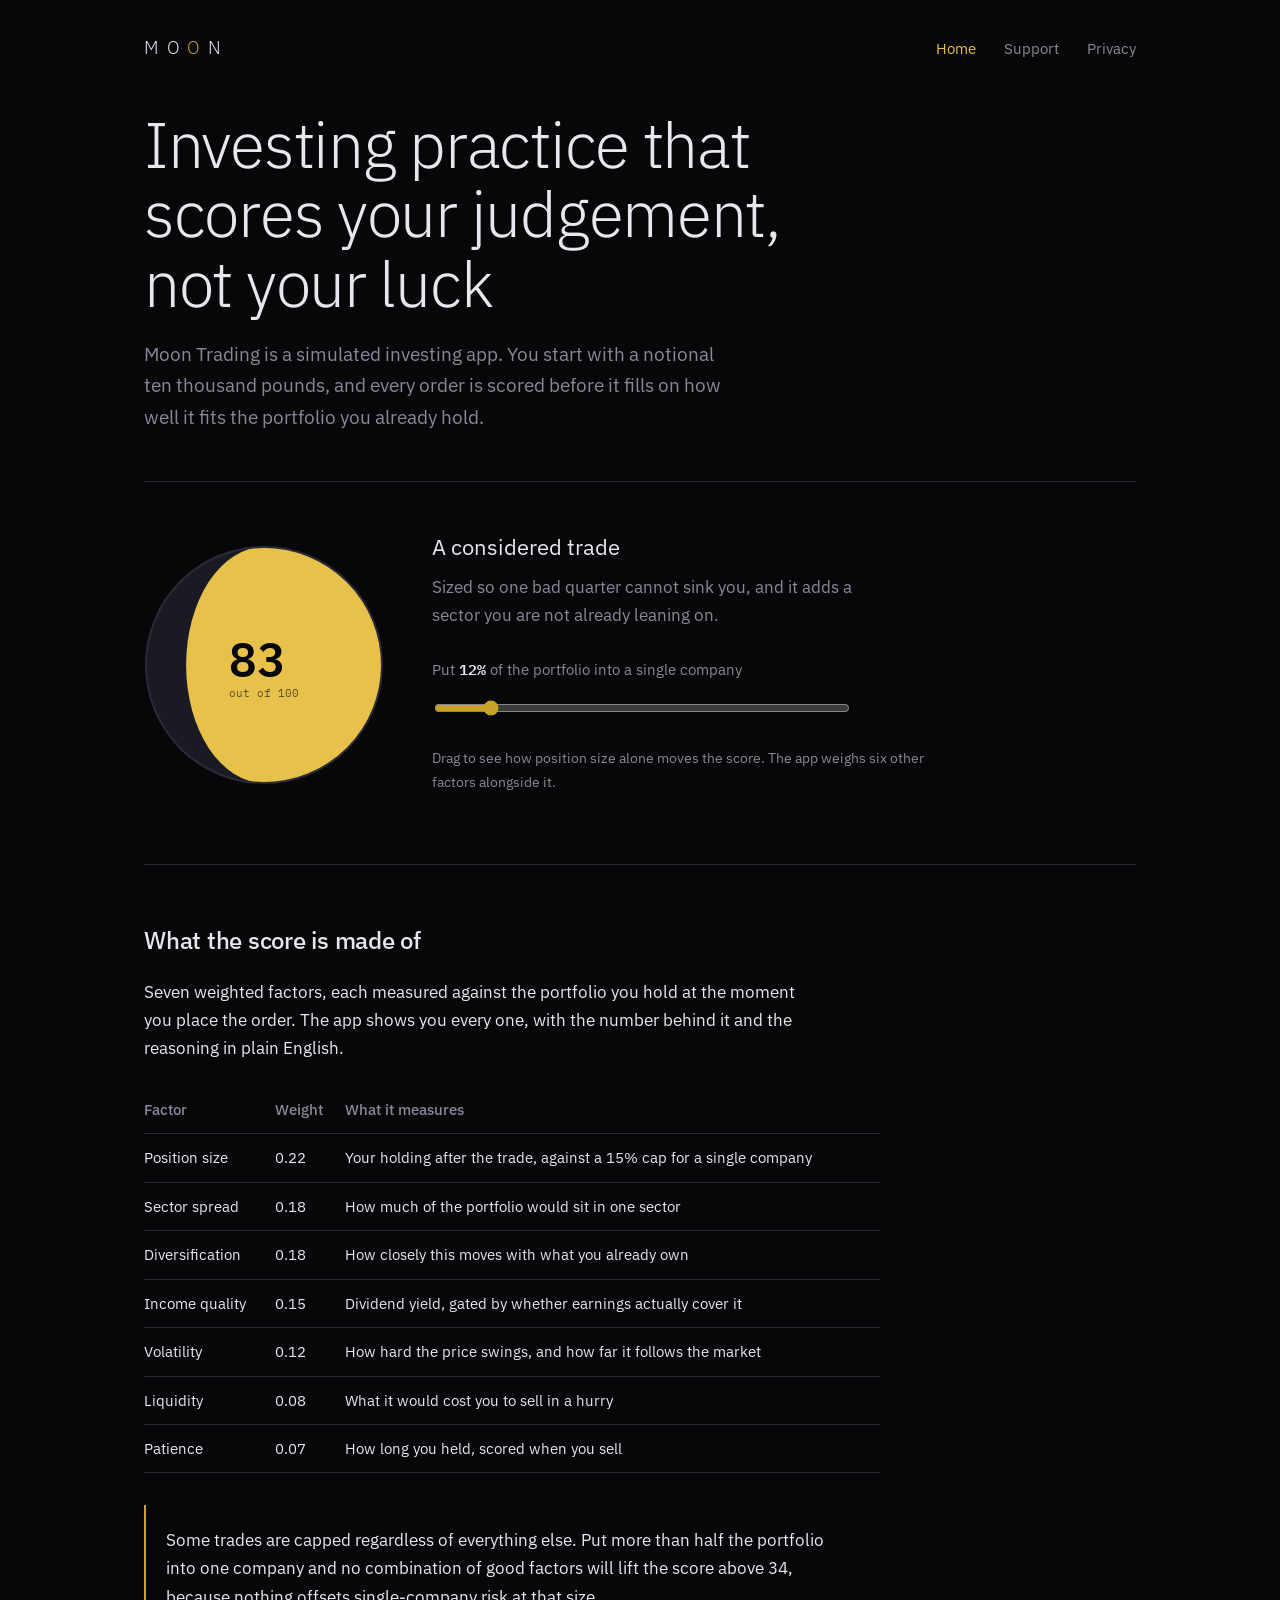
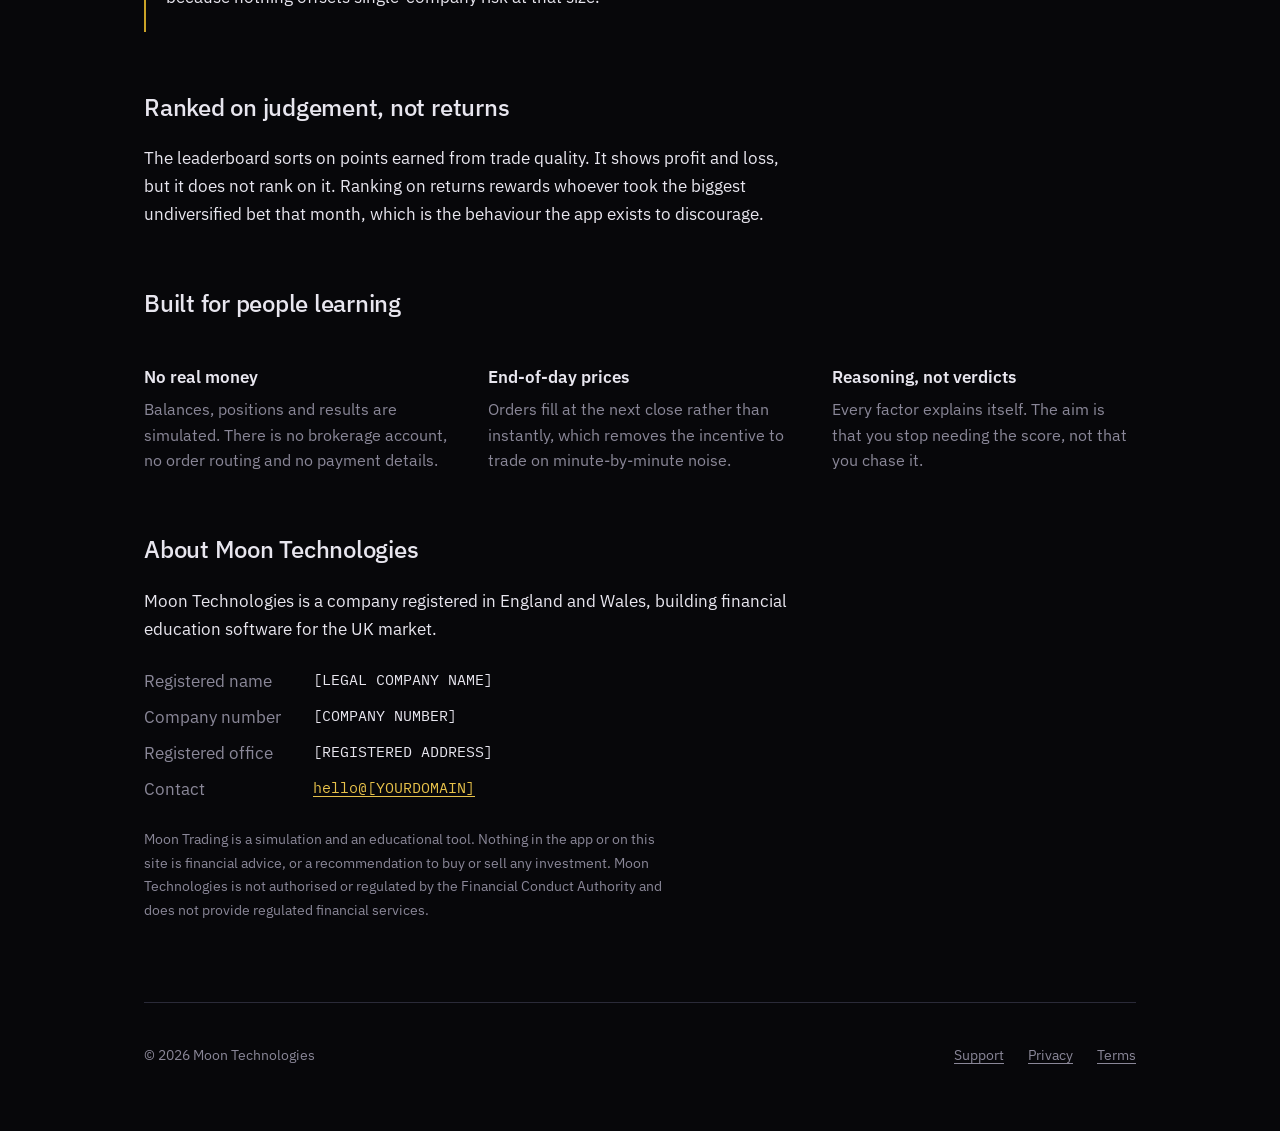
==== index.html @ 6a621fe6 "Add files via upload" ====
<!DOCTYPE html>
<html lang="en-GB">
<head>
<meta charset="utf-8">
<meta name="viewport" content="width=device-width, initial-scale=1">
<title>Moon Technologies</title>
<meta name="description" content="Moon Technologies builds Moon Trading, a simulated investing app that scores every trade on how well it fits your portfolio. Simulated funds only.">
<link rel="preconnect" href="https://fonts.googleapis.com">
<link rel="preconnect" href="https://fonts.gstatic.com" crossorigin>
<link href="https://fonts.googleapis.com/css2?family=IBM+Plex+Mono:wght@400;600&family=IBM+Plex+Sans:wght@300;400;500;600&display=swap" rel="stylesheet">
<link rel="stylesheet" href="styles.css">
</head>
<body>
<div class="shell">

<header class="site">
  <a class="wordmark" href="/">MO<span>O</span>N</a>
  <nav class="site">
    <a href="/" aria-current="page">Home</a>
    <a href="/support.html">Support</a>
    <a href="/privacy.html">Privacy</a>
  </nav>
</header>

<main>
  <h1>Investing practice that scores your judgement, not your luck</h1>
  <p class="lead">Moon Trading is a simulated investing app. You start with a notional ten thousand pounds, and every order is scored before it fills on how well it fits the portfolio you already hold.</p>

  <section class="demo" aria-labelledby="demo-heading">
    <div class="disc-wrap">
      <svg viewBox="0 0 240 240" role="img" aria-labelledby="demo-heading">
        <title id="demo-heading">Trade score shown as a moon phase</title>
        <clipPath id="disc"><circle cx="120" cy="120" r="118"/></clipPath>
        <circle cx="120" cy="120" r="118" fill="#1A1A24"/>
        <path id="terminator" clip-path="url(#disc)" fill="#E7C14A"/>
        <circle cx="120" cy="120" r="118" fill="none" stroke="#2A2A38" stroke-width="2"/>
      </svg>
      <div class="disc-readout">
        <div class="disc-score" id="score">83</div>
        <div class="disc-unit">out of 100</div>
      </div>
    </div>

    <div>
      <p class="verdict" id="verdict">A considered trade</p>
      <p class="reason" id="reason">Sized so one bad quarter cannot sink you, and it adds a sector you are not already leaning on.</p>
      <label class="control" for="size">Put <b id="sizeLabel">12%</b> of the portfolio into a single company</label>
      <input type="range" id="size" min="1" max="90" value="12" step="1">
      <p class="small muted" style="margin-top:1rem">Drag to see how position size alone moves the score. The app weighs six other factors alongside it.</p>
    </div>
  </section>

  <h2>What the score is made of</h2>
  <p>Seven weighted factors, each measured against the portfolio you hold at the moment you place the order. The app shows you every one, with the number behind it and the reasoning in plain English.</p>

  <table class="data">
    <thead><tr><th scope="col">Factor</th><th scope="col">Weight</th><th scope="col">What it measures</th></tr></thead>
    <tbody>
      <tr><td>Position size</td><td>0.22</td><td>Your holding after the trade, against a 15% cap for a single company</td></tr>
      <tr><td>Sector spread</td><td>0.18</td><td>How much of the portfolio would sit in one sector</td></tr>
      <tr><td>Diversification</td><td>0.18</td><td>How closely this moves with what you already own</td></tr>
      <tr><td>Income quality</td><td>0.15</td><td>Dividend yield, gated by whether earnings actually cover it</td></tr>
      <tr><td>Volatility</td><td>0.12</td><td>How hard the price swings, and how far it follows the market</td></tr>
      <tr><td>Liquidity</td><td>0.08</td><td>What it would cost you to sell in a hurry</td></tr>
      <tr><td>Patience</td><td>0.07</td><td>How long you held, scored when you sell</td></tr>
    </tbody>
  </table>

  <div class="callout">
    <p>Some trades are capped regardless of everything else. Put more than half the portfolio into one company and no combination of good factors will lift the score above 34, because nothing offsets single-company risk at that size.</p>
  </div>

  <h2>Ranked on judgement, not returns</h2>
  <p>The leaderboard sorts on points earned from trade quality. It shows profit and loss, but it does not rank on it. Ranking on returns rewards whoever took the biggest undiversified bet that month, which is the behaviour the app exists to discourage.</p>

  <h2>Built for people learning</h2>
  <div class="facts">
    <div>
      <h3>No real money</h3>
      <p>Balances, positions and results are simulated. There is no brokerage account, no order routing and no payment details.</p>
    </div>
    <div>
      <h3>End-of-day prices</h3>
      <p>Orders fill at the next close rather than instantly, which removes the incentive to trade on minute-by-minute noise.</p>
    </div>
    <div>
      <h3>Reasoning, not verdicts</h3>
      <p>Every factor explains itself. The aim is that you stop needing the score, not that you chase it.</p>
    </div>
  </div>

  <h2>About Moon Technologies</h2>
  <p>Moon Technologies is a company registered in England and Wales, building financial education software for the UK market.</p>
  <dl class="meta">
    <dt>Registered name</dt><dd>[LEGAL COMPANY NAME]</dd>
    <dt>Company number</dt><dd>[COMPANY NUMBER]</dd>
    <dt>Registered office</dt><dd>[REGISTERED ADDRESS]</dd>
    <dt>Contact</dt><dd><a href="mailto:hello@[YOURDOMAIN]">hello@[YOURDOMAIN]</a></dd>
  </dl>

  <p class="small muted">Moon Trading is a simulation and an educational tool. Nothing in the app or on this site is financial advice, or a recommendation to buy or sell any investment. Moon Technologies is not authorised or regulated by the Financial Conduct Authority and does not provide regulated financial services.</p>
</main>

<footer class="site">
  <div>&copy; 2026 Moon Technologies</div>
  <nav>
    <a href="/support.html">Support</a>
    <a href="/privacy.html">Privacy</a>
    <a href="/terms.html">Terms</a>
  </nav>
</footer>

</div>

<script>
(function () {
  var slider = document.getElementById('size');
  var terminator = document.getElementById('terminator');
  var scoreEl = document.getElementById('score');
  var verdictEl = document.getElementById('verdict');
  var reasonEl = document.getElementById('reason');
  var sizeLabel = document.getElementById('sizeLabel');

  function clamp(v) { return Math.max(-1, Math.min(1, v)); }

  function phasePath(illumination) {
    var r = 118, cx = 120, cy = 120;
    var offset = r * (1 - 2 * illumination);
    var rx = Math.abs(offset);
    var inner = illumination > 0.5 ? 1 : 0;
    return 'M ' + cx + ' ' + (cy - r) +
           ' A ' + r + ' ' + r + ' 0 0 1 ' + cx + ' ' + (cy + r) +
           ' A ' + rx + ' ' + r + ' 0 0 ' + inner + ' ' + cx + ' ' + (cy - r) + ' Z';
  }

  function render() {
    var weight = Number(slider.value) / 100;
    var sizeScore = weight <= 0.15 ? 1 : clamp(1 - (weight - 0.15) / 0.15);
    var sectorScore = weight <= 0.3 ? 1 : clamp(1 - (weight - 0.3) / 0.3);
    var others = 0.42;
    var weighted = sizeScore * 0.22 + sectorScore * 0.18 + others * 0.6;
    var raw = Math.round(((weighted + 1) / 2) * 100);
    var capped = weight > 0.5 ? Math.min(raw, 34) : raw;

    var illumination = Math.max(0.02, Math.min(1, capped / 100));
    terminator.setAttribute('d', phasePath(illumination));
    terminator.setAttribute('fill', capped >= 55 ? '#E7C14A' : capped >= 35 ? '#C9A227' : '#B5482F');

    scoreEl.textContent = capped;
    sizeLabel.textContent = slider.value + '%';

    if (capped >= 75) {
      verdictEl.textContent = 'A considered trade';
      reasonEl.textContent = 'Sized so one bad quarter cannot sink you, and it adds a sector you are not already leaning on.';
    } else if (capped >= 55) {
      verdictEl.textContent = 'A reasonable trade';
      reasonEl.textContent = 'Larger than ideal for one company, but not enough to put the whole portfolio at risk.';
    } else if (capped >= 35) {
      verdictEl.textContent = 'This stretches your portfolio';
      reasonEl.textContent = 'One company now drives most of your result. A single profit warning would undo months of work.';
    } else {
      verdictEl.textContent = 'This concentrates risk sharply';
      reasonEl.textContent = 'More than half the portfolio in one company. The score is capped at 34 because no other quality offsets single-company risk at this size.';
    }
  }

  slider.addEventListener('input', render);
  render();
})();
</script>
</body>
</html>
---- styles.css ----
:root {
  --void: #07070A;
  --crust: #101018;
  --regolith: #1A1A24;
  --rim: #2A2A38;
  --dust: #8A8798;
  --chalk: #E8E6EF;
  --gold: #C9A227;
  --gold-bright: #E7C14A;
  --warning: #B5482F;
  --measure: 66ch;
}

*, *::before, *::after { box-sizing: border-box; }

html { -webkit-text-size-adjust: 100%; }

body {
  margin: 0;
  background: var(--void);
  color: var(--chalk);
  font-family: 'IBM Plex Sans', system-ui, sans-serif;
  font-size: 17px;
  line-height: 1.65;
  -webkit-font-smoothing: antialiased;
}

.shell { width: min(100% - 3rem, 62rem); margin-inline: auto; }

a { color: var(--gold-bright); text-decoration-thickness: 1px; text-underline-offset: 3px; }
a:hover { color: var(--chalk); }
a:focus-visible, button:focus-visible, input:focus-visible {
  outline: 2px solid var(--gold-bright);
  outline-offset: 3px;
}

header.site {
  display: flex;
  align-items: baseline;
  justify-content: space-between;
  gap: 2rem;
  padding: 2rem 0 3rem;
  flex-wrap: wrap;
}

.wordmark {
  font-weight: 300;
  font-size: 1.15rem;
  letter-spacing: 0.42em;
  color: var(--chalk);
  text-decoration: none;
}
.wordmark span { color: var(--gold); }

nav.site { display: flex; gap: 1.75rem; font-size: 0.95rem; }
nav.site a { color: var(--dust); text-decoration: none; }
nav.site a:hover, nav.site a[aria-current='page'] { color: var(--gold-bright); }

h1 {
  font-weight: 300;
  font-size: clamp(2.4rem, 6vw, 4rem);
  line-height: 1.08;
  letter-spacing: -0.02em;
  margin: 0 0 1.25rem;
  max-width: 18ch;
}

h2 {
  font-weight: 500;
  font-size: 1.5rem;
  letter-spacing: -0.01em;
  margin: 3.5rem 0 1rem;
  max-width: 30ch;
}

h3 { font-weight: 600; font-size: 1.05rem; margin: 2rem 0 0.5rem; }

p, li { max-width: var(--measure); color: var(--chalk); }
p.lead { font-size: 1.2rem; color: var(--dust); max-width: 54ch; }
.muted { color: var(--dust); }
.small { font-size: 0.9rem; }

.demo {
  display: grid;
  grid-template-columns: minmax(0, 15rem) minmax(0, 1fr);
  gap: 3rem;
  align-items: center;
  padding: 3rem 0 3.5rem;
  border-top: 1px solid var(--rim);
  border-bottom: 1px solid var(--rim);
  margin: 3rem 0;
}
@media (max-width: 44rem) { .demo { grid-template-columns: 1fr; gap: 2rem; } }

.disc-wrap { position: relative; width: 100%; max-width: 15rem; }
.disc-readout {
  position: absolute; inset: 0;
  display: grid; place-content: center;
  font-family: 'IBM Plex Mono', ui-monospace, monospace;
  color: var(--void);
  pointer-events: none;
}
.disc-score { font-size: 2.9rem; font-weight: 600; line-height: 1; }
.disc-unit { font-size: 0.7rem; opacity: 0.6; text-align: center; margin-top: 0.2rem; }

.verdict { font-size: 1.35rem; font-weight: 400; margin: 0 0 0.5rem; }
.reason { color: var(--dust); margin: 0 0 1.75rem; max-width: 44ch; }

label.control { display: block; color: var(--dust); font-size: 0.95rem; margin-bottom: 0.6rem; }
label.control b { color: var(--chalk); font-family: 'IBM Plex Mono', monospace; font-weight: 600; }

input[type='range'] {
  width: min(100%, 26rem);
  accent-color: var(--gold);
  height: 1.75rem;
}

.facts { display: grid; gap: 2.5rem; grid-template-columns: repeat(auto-fit, minmax(15rem, 1fr)); margin: 2.5rem 0; }
.facts p { margin: 0.35rem 0 0; color: var(--dust); font-size: 0.97rem; }
.facts h3 { margin: 0; color: var(--chalk); }

dl.meta { display: grid; grid-template-columns: max-content 1fr; gap: 0.5rem 2rem; margin: 1.5rem 0; }
dl.meta dt { color: var(--dust); }
dl.meta dd { margin: 0; font-family: 'IBM Plex Mono', monospace; font-size: 0.95rem; }

table.data { border-collapse: collapse; width: 100%; max-width: 46rem; margin: 1.5rem 0; font-size: 0.95rem; }
table.data th, table.data td { text-align: left; padding: 0.7rem 1rem 0.7rem 0; border-bottom: 1px solid var(--rim); vertical-align: top; }
table.data th { color: var(--dust); font-weight: 500; }

.callout {
  border-left: 2px solid var(--gold);
  padding: 0.25rem 0 0.25rem 1.25rem;
  margin: 2rem 0;
}

footer.site {
  border-top: 1px solid var(--rim);
  margin-top: 5rem;
  padding: 2.5rem 0 4rem;
  color: var(--dust);
  font-size: 0.9rem;
  display: flex;
  justify-content: space-between;
  gap: 2rem;
  flex-wrap: wrap;
}
footer.site a { color: var(--dust); }
footer.site nav { display: flex; gap: 1.5rem; }

.legal p, .legal li { color: var(--dust); }
.legal h2 { color: var(--chalk); }
.legal ul { padding-left: 1.1rem; }
.legal li { margin-bottom: 0.5rem; }

@media (prefers-reduced-motion: reduce) {
  * { transition: none !important; animation: none !important; }
}
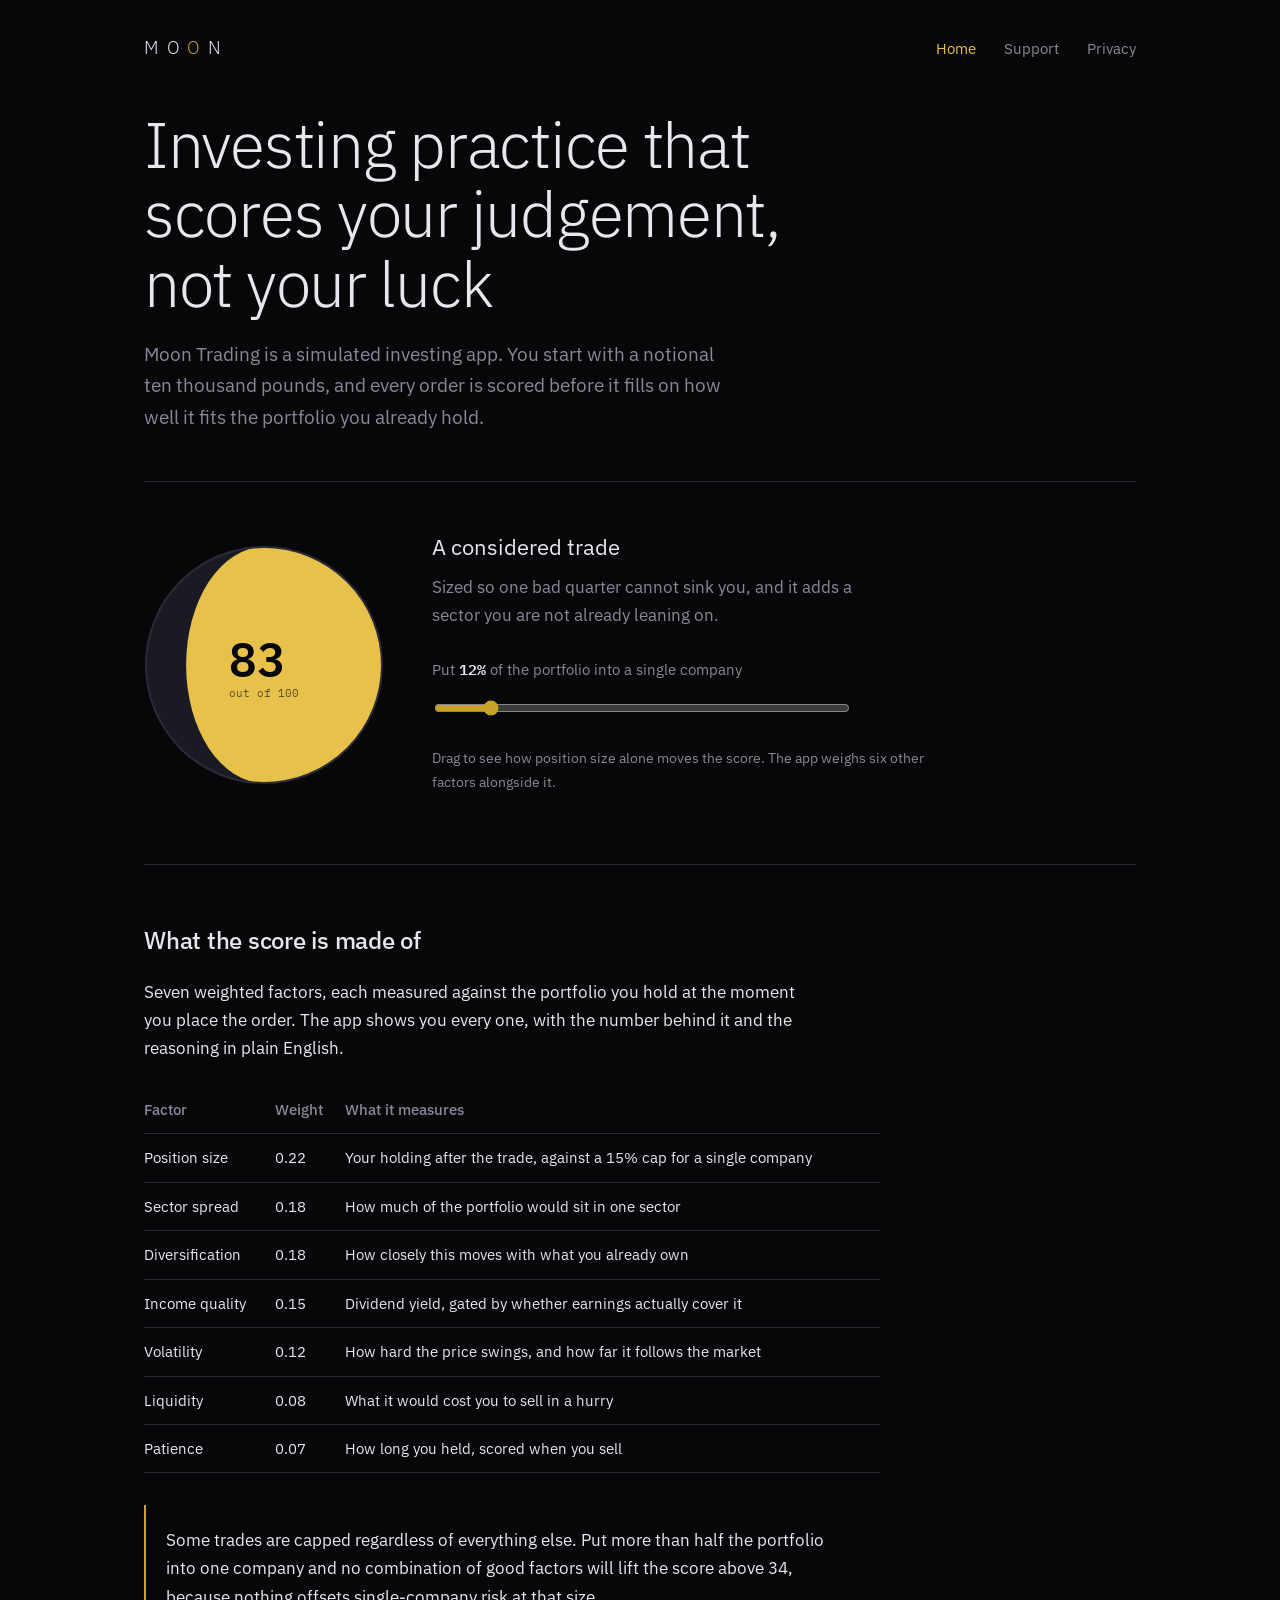
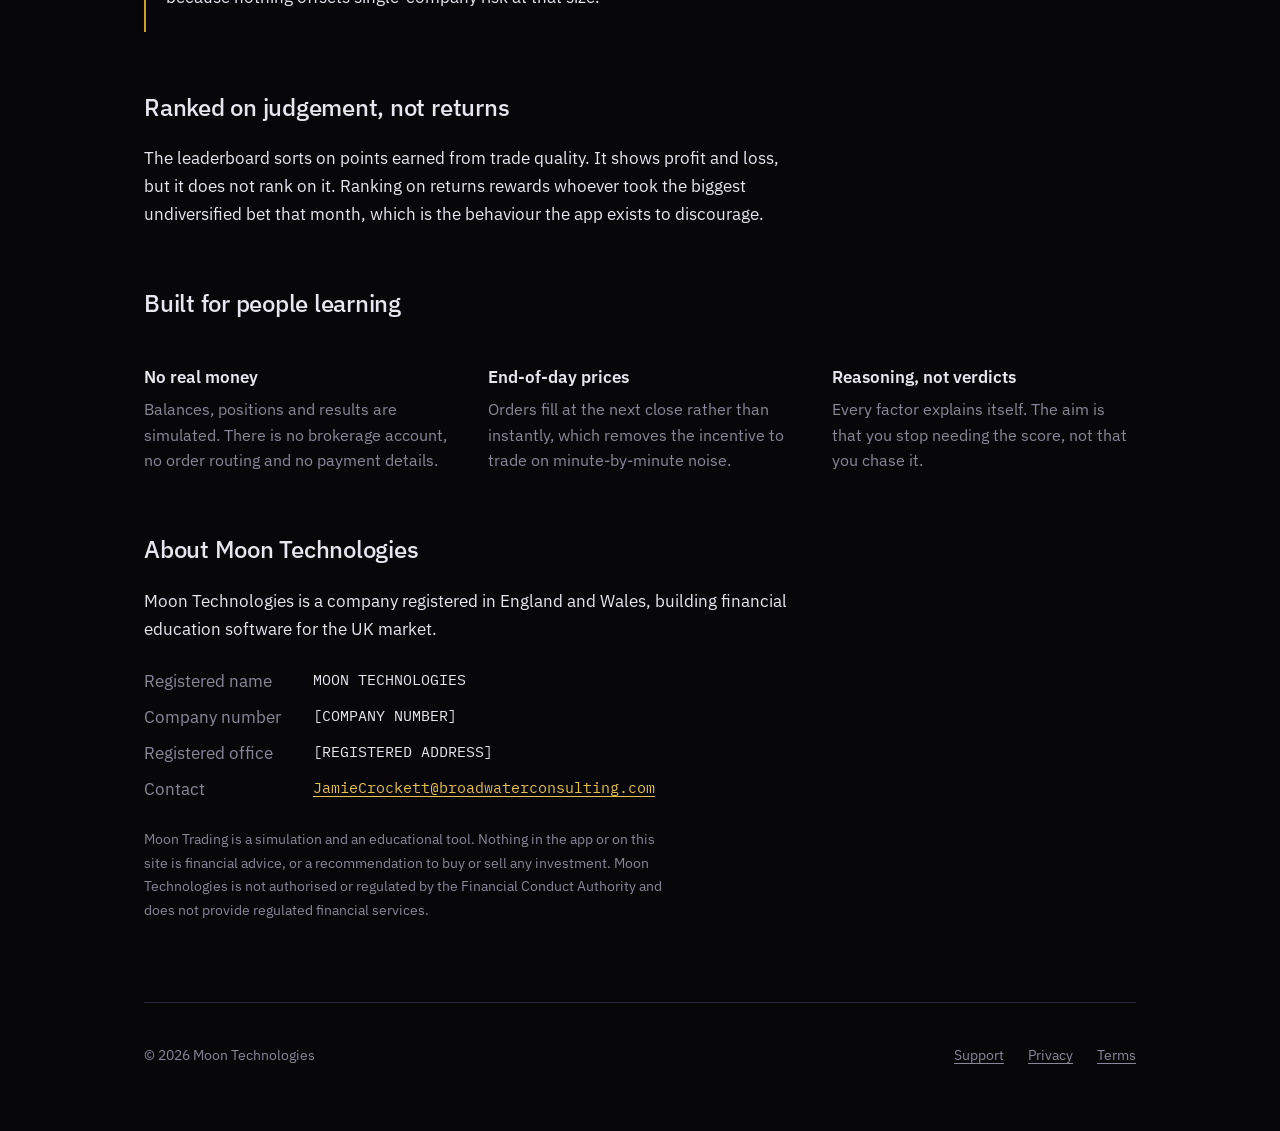
==== commit cfc68052: "Update company details in index.html" ====
--- a/index.html
+++ b/index.html
@@ -92,10 +92,10 @@
   <h2>About Moon Technologies</h2>
   <p>Moon Technologies is a company registered in England and Wales, building financial education software for the UK market.</p>
   <dl class="meta">
-    <dt>Registered name</dt><dd>[LEGAL COMPANY NAME]</dd>
+    <dt>Registered name</dt><dd>MOON TECHNOLOGIES</dd>
     <dt>Company number</dt><dd>[COMPANY NUMBER]</dd>
     <dt>Registered office</dt><dd>[REGISTERED ADDRESS]</dd>
-    <dt>Contact</dt><dd><a href="mailto:hello@[YOURDOMAIN]">hello@[YOURDOMAIN]</a></dd>
+    <dt>Contact</dt><dd><a href="mailto:JamieCrockett@broadwaterconsulting.com">JamieCrockett@broadwaterconsulting.com</a></dd>
   </dl>
 
   <p class="small muted">Moon Trading is a simulation and an educational tool. Nothing in the app or on this site is financial advice, or a recommendation to buy or sell any investment. Moon Technologies is not authorised or regulated by the Financial Conduct Authority and does not provide regulated financial services.</p>
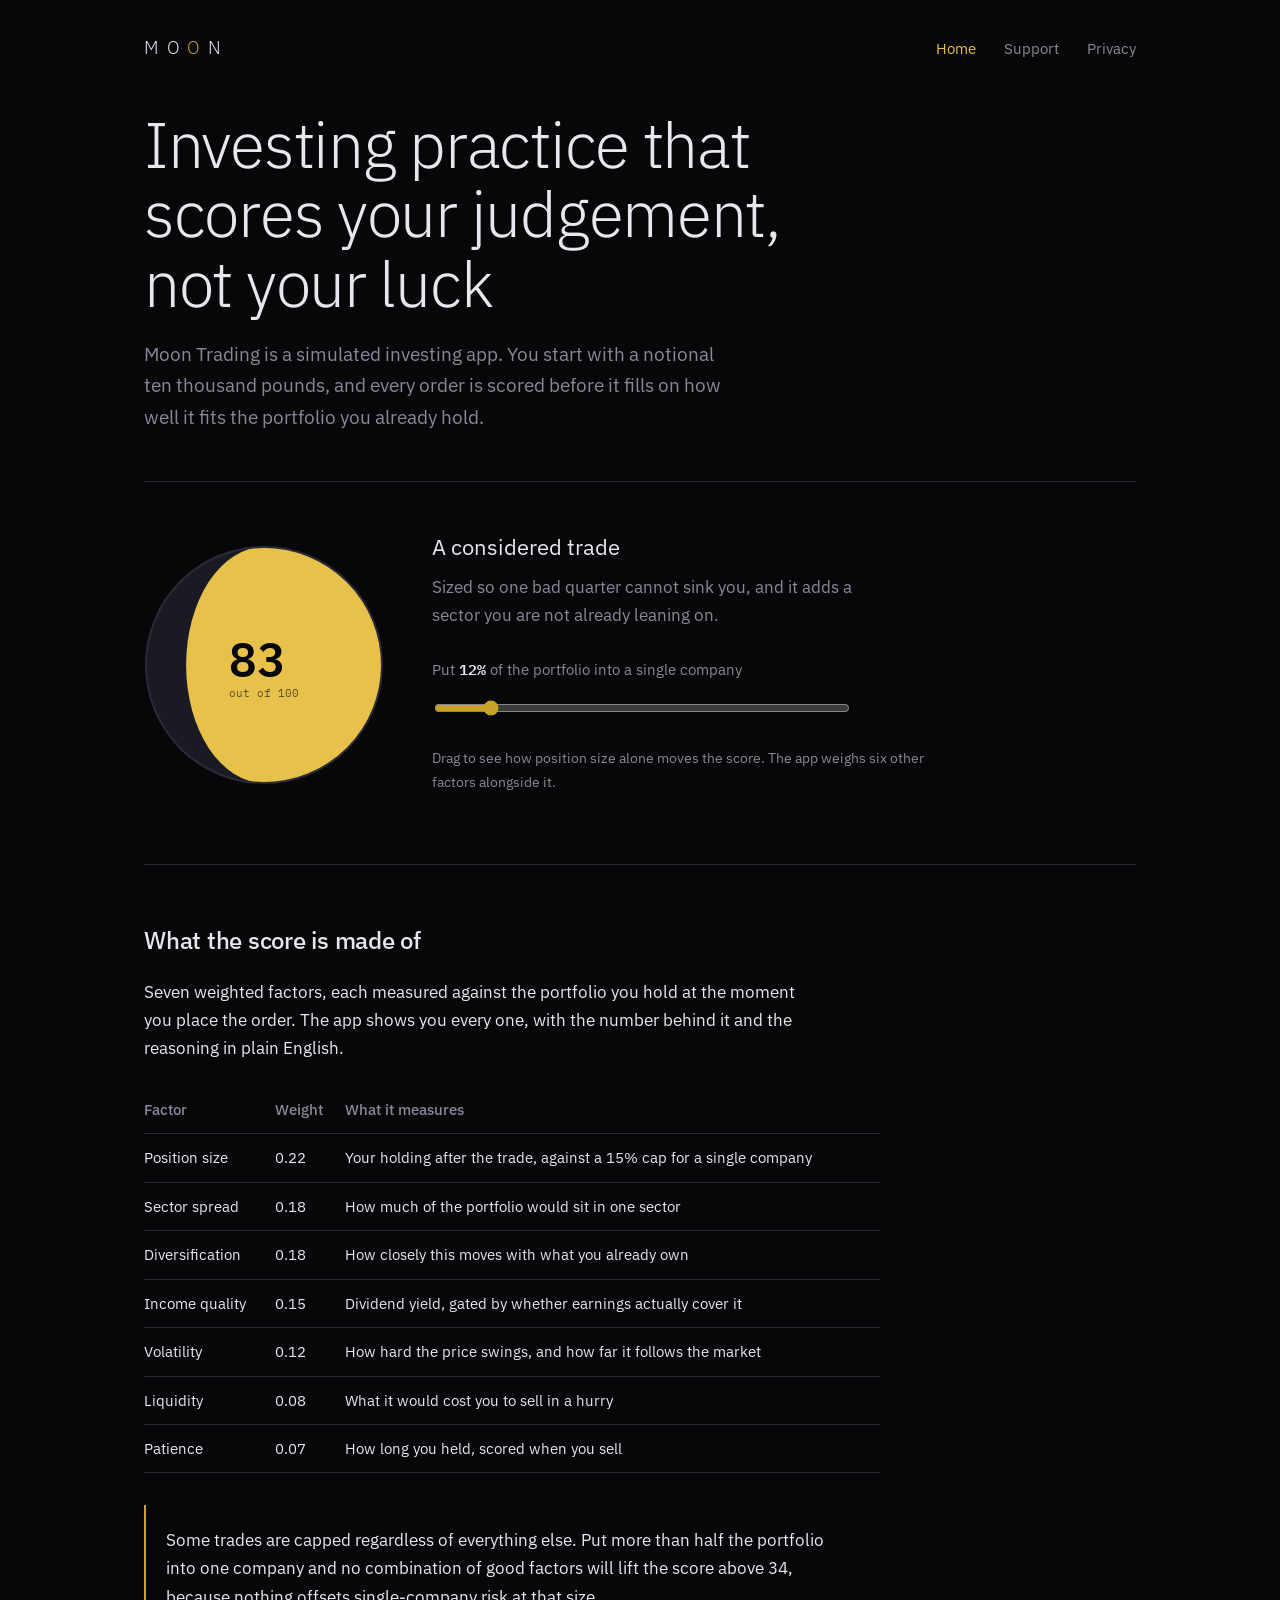
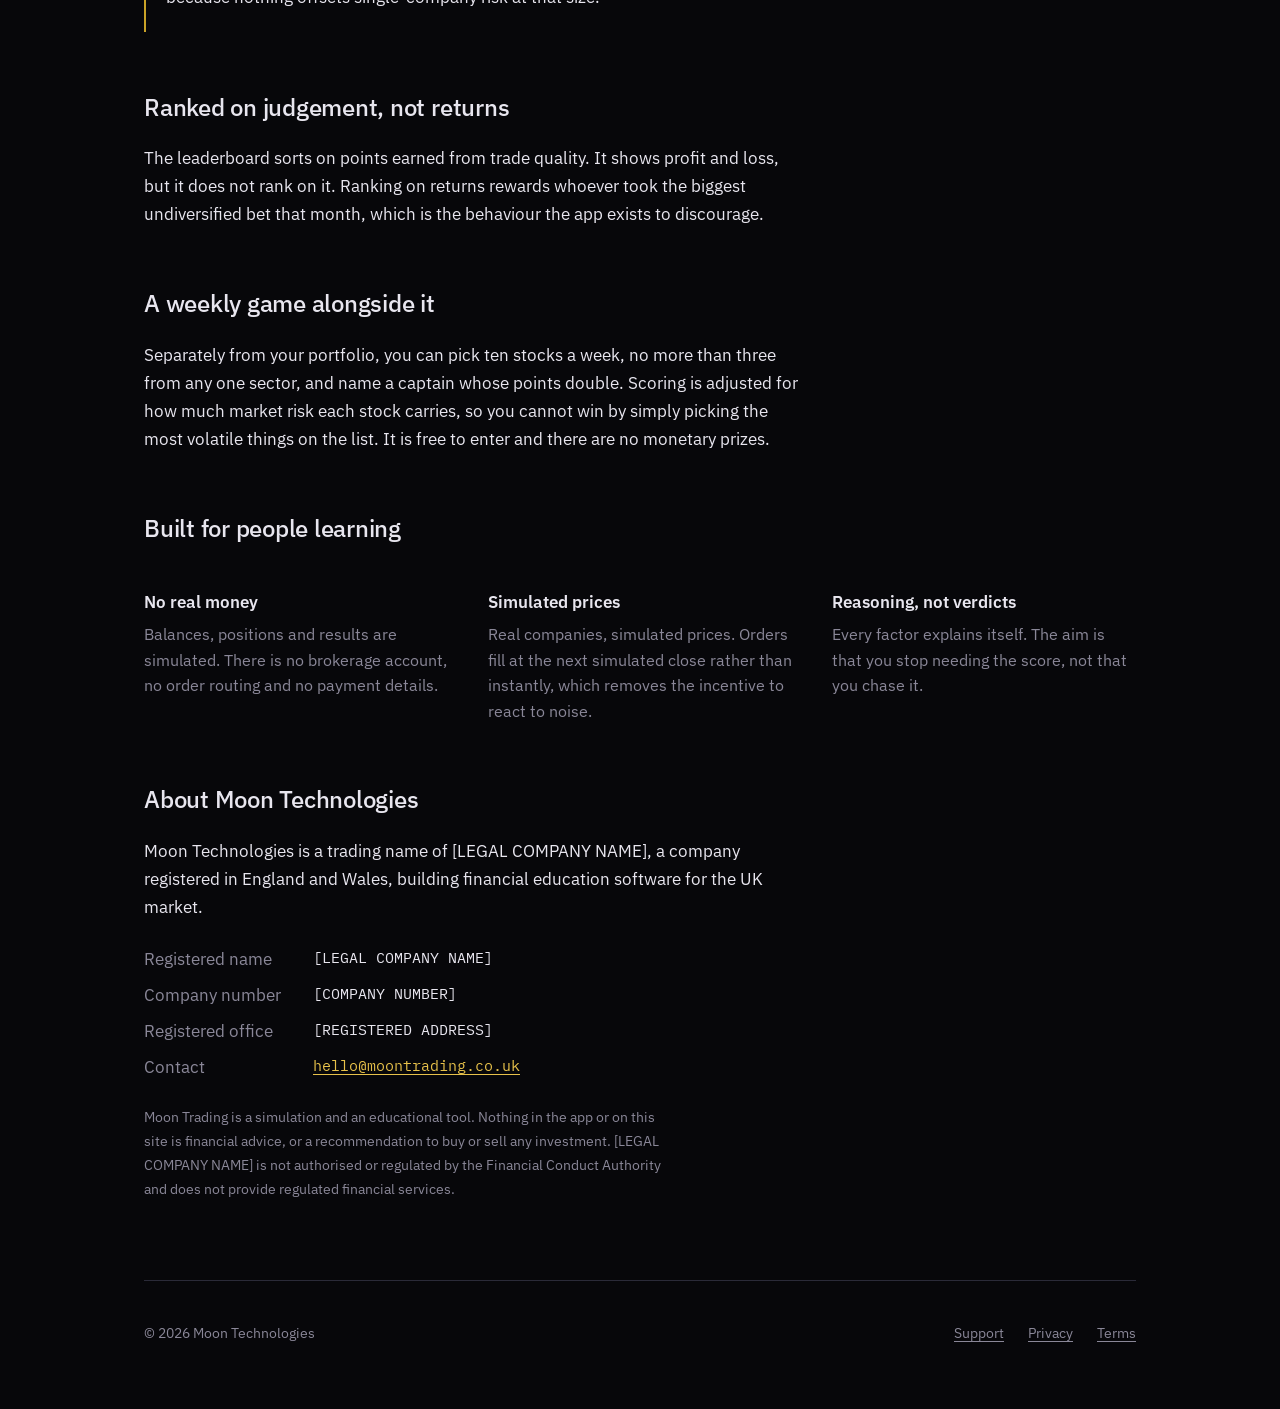
==== commit 608b8c7d: "Update company information and descriptions in index.html" ====
--- a/index.html
+++ b/index.html
@@ -14,11 +14,11 @@
 <div class="shell">
 
 <header class="site">
-  <a class="wordmark" href="/">MO<span>O</span>N</a>
+  <a class="wordmark" href="index.html">MO<span>O</span>N</a>
   <nav class="site">
-    <a href="/" aria-current="page">Home</a>
-    <a href="/support.html">Support</a>
-    <a href="/privacy.html">Privacy</a>
+    <a href="index.html" aria-current="page">Home</a>
+    <a href="support.html">Support</a>
+    <a href="privacy.html">Privacy</a>
   </nav>
 </header>
 
@@ -73,6 +73,9 @@
   <h2>Ranked on judgement, not returns</h2>
   <p>The leaderboard sorts on points earned from trade quality. It shows profit and loss, but it does not rank on it. Ranking on returns rewards whoever took the biggest undiversified bet that month, which is the behaviour the app exists to discourage.</p>
 
+  <h2>A weekly game alongside it</h2>
+  <p>Separately from your portfolio, you can pick ten stocks a week, no more than three from any one sector, and name a captain whose points double. Scoring is adjusted for how much market risk each stock carries, so you cannot win by simply picking the most volatile things on the list. It is free to enter and there are no monetary prizes.</p>
+
   <h2>Built for people learning</h2>
   <div class="facts">
     <div>
@@ -80,8 +83,8 @@
       <p>Balances, positions and results are simulated. There is no brokerage account, no order routing and no payment details.</p>
     </div>
     <div>
-      <h3>End-of-day prices</h3>
-      <p>Orders fill at the next close rather than instantly, which removes the incentive to trade on minute-by-minute noise.</p>
+      <h3>Simulated prices</h3>
+      <p>Real companies, simulated prices. Orders fill at the next simulated close rather than instantly, which removes the incentive to react to noise.</p>
     </div>
     <div>
       <h3>Reasoning, not verdicts</h3>
@@ -90,23 +93,23 @@
   </div>
 
   <h2>About Moon Technologies</h2>
-  <p>Moon Technologies is a company registered in England and Wales, building financial education software for the UK market.</p>
+  <p>Moon Technologies is a trading name of [LEGAL COMPANY NAME], a company registered in England and Wales, building financial education software for the UK market.</p>
   <dl class="meta">
-    <dt>Registered name</dt><dd>MOON TECHNOLOGIES</dd>
+    <dt>Registered name</dt><dd>[LEGAL COMPANY NAME]</dd>
     <dt>Company number</dt><dd>[COMPANY NUMBER]</dd>
     <dt>Registered office</dt><dd>[REGISTERED ADDRESS]</dd>
-    <dt>Contact</dt><dd><a href="mailto:JamieCrockett@broadwaterconsulting.com">JamieCrockett@broadwaterconsulting.com</a></dd>
+    <dt>Contact</dt><dd><a href="mailto:hello@moontrading.co.uk">hello@moontrading.co.uk</a></dd>
   </dl>
 
-  <p class="small muted">Moon Trading is a simulation and an educational tool. Nothing in the app or on this site is financial advice, or a recommendation to buy or sell any investment. Moon Technologies is not authorised or regulated by the Financial Conduct Authority and does not provide regulated financial services.</p>
+  <p class="small muted">Moon Trading is a simulation and an educational tool. Nothing in the app or on this site is financial advice, or a recommendation to buy or sell any investment. [LEGAL COMPANY NAME] is not authorised or regulated by the Financial Conduct Authority and does not provide regulated financial services.</p>
 </main>
 
 <footer class="site">
   <div>&copy; 2026 Moon Technologies</div>
   <nav>
-    <a href="/support.html">Support</a>
-    <a href="/privacy.html">Privacy</a>
-    <a href="/terms.html">Terms</a>
+    <a href="support.html">Support</a>
+    <a href="privacy.html">Privacy</a>
+    <a href="terms.html">Terms</a>
   </nav>
 </footer>
 
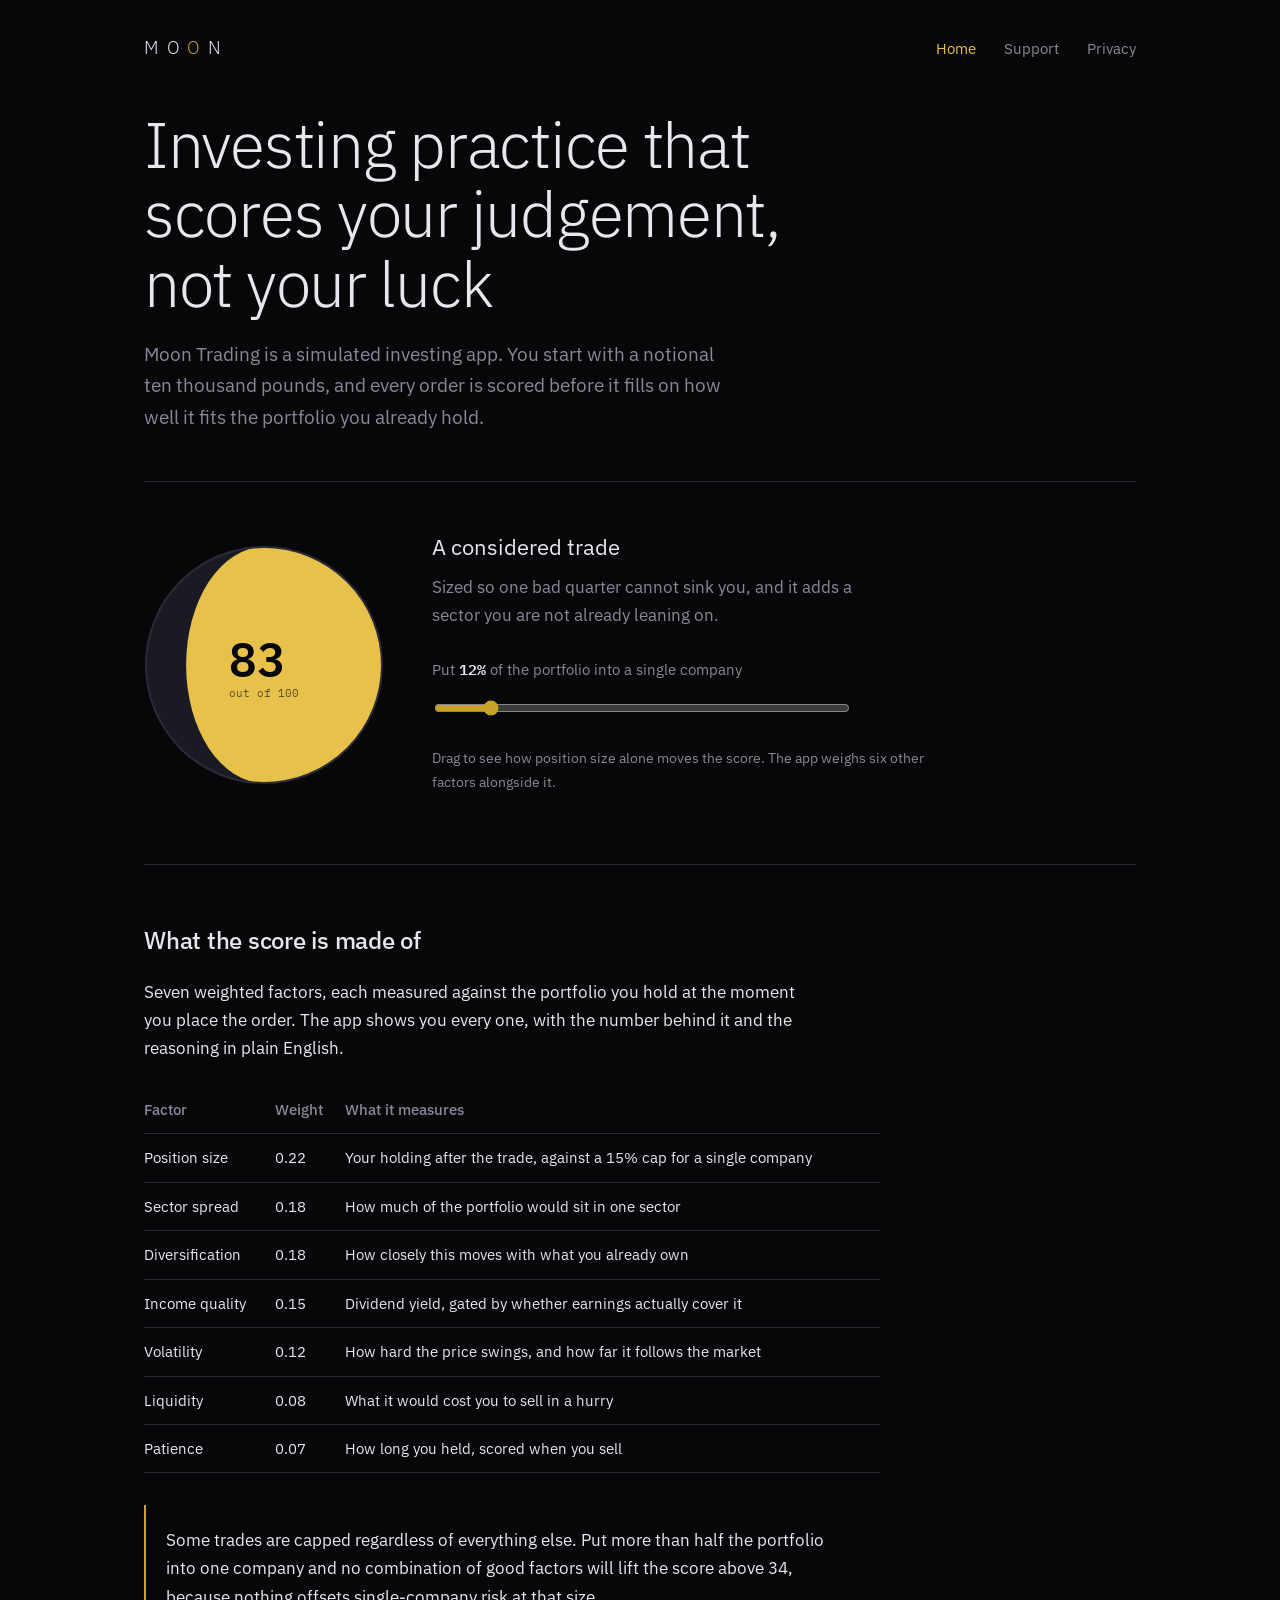
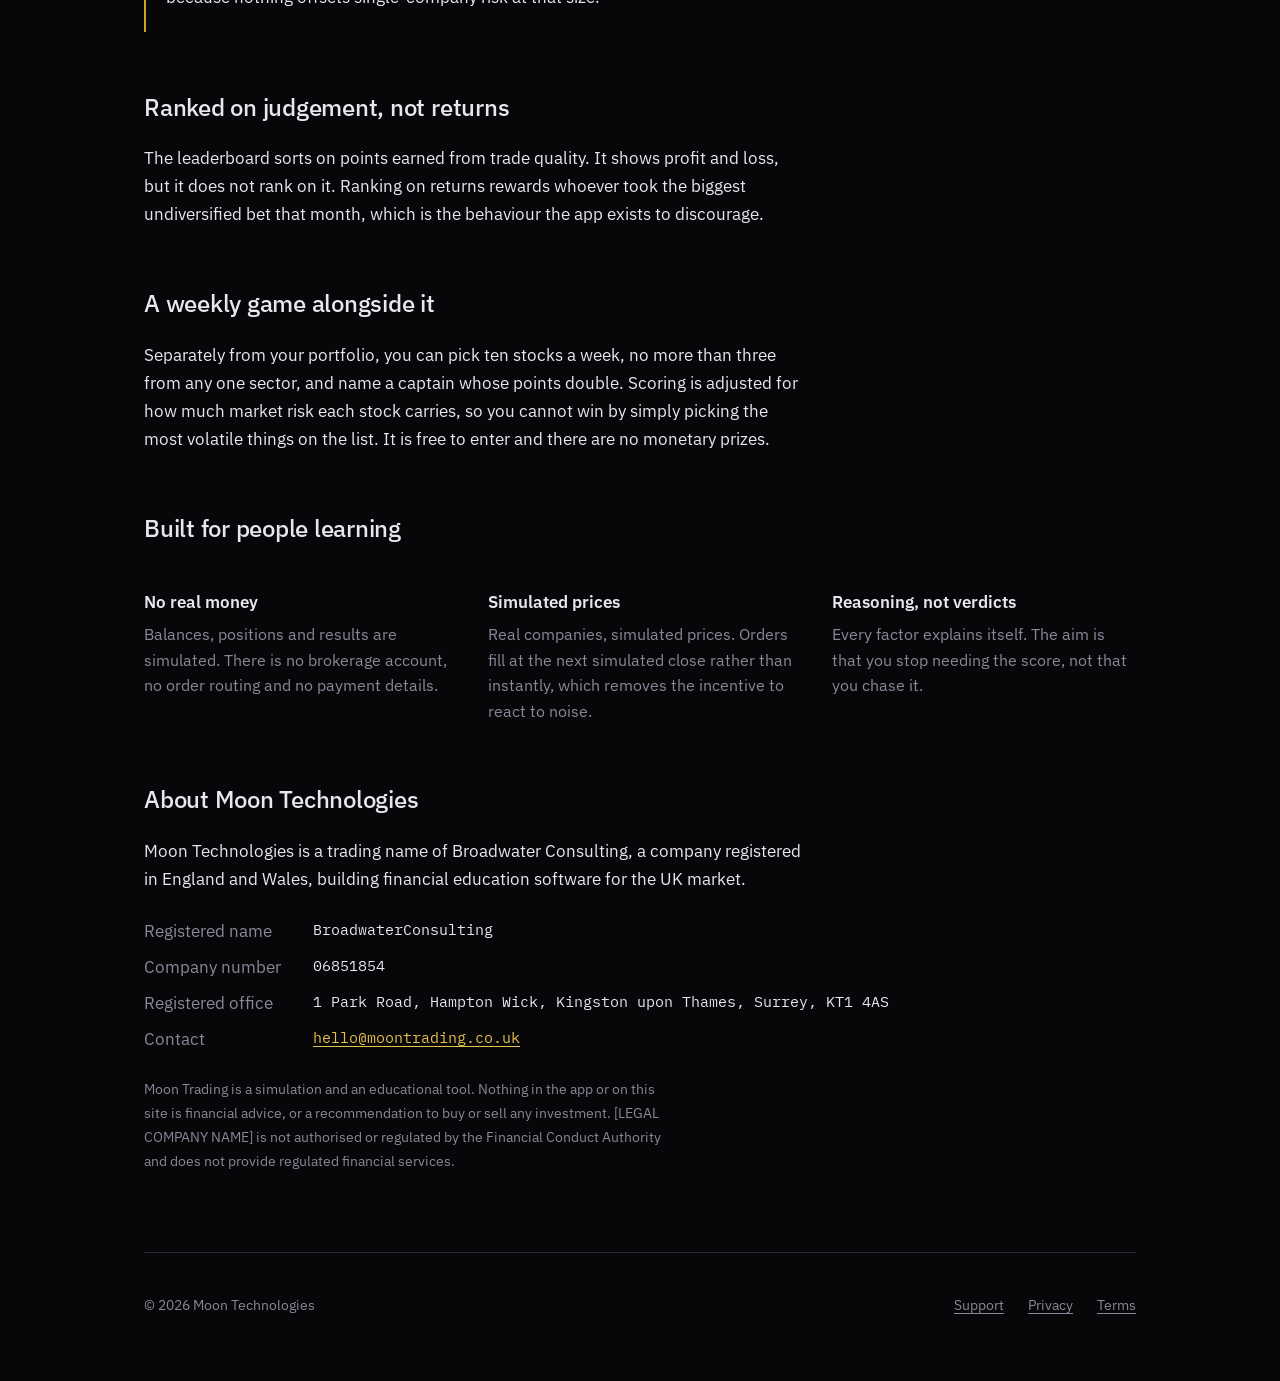
==== commit 60cc1aa2: "Update company information in index.html" ====
--- a/index.html
+++ b/index.html
@@ -93,11 +93,11 @@
   </div>
 
   <h2>About Moon Technologies</h2>
-  <p>Moon Technologies is a trading name of [LEGAL COMPANY NAME], a company registered in England and Wales, building financial education software for the UK market.</p>
+  <p>Moon Technologies is a trading name of Broadwater Consulting, a company registered in England and Wales, building financial education software for the UK market.</p>
   <dl class="meta">
-    <dt>Registered name</dt><dd>[LEGAL COMPANY NAME]</dd>
-    <dt>Company number</dt><dd>[COMPANY NUMBER]</dd>
-    <dt>Registered office</dt><dd>[REGISTERED ADDRESS]</dd>
+    <dt>Registered name</dt><dd>BroadwaterConsulting</dd>
+    <dt>Company number</dt><dd>06851854</dd>
+    <dt>Registered office</dt><dd>1 Park Road, Hampton Wick, Kingston upon Thames, Surrey, KT1 4AS</dd>
     <dt>Contact</dt><dd><a href="mailto:hello@moontrading.co.uk">hello@moontrading.co.uk</a></dd>
   </dl>
 
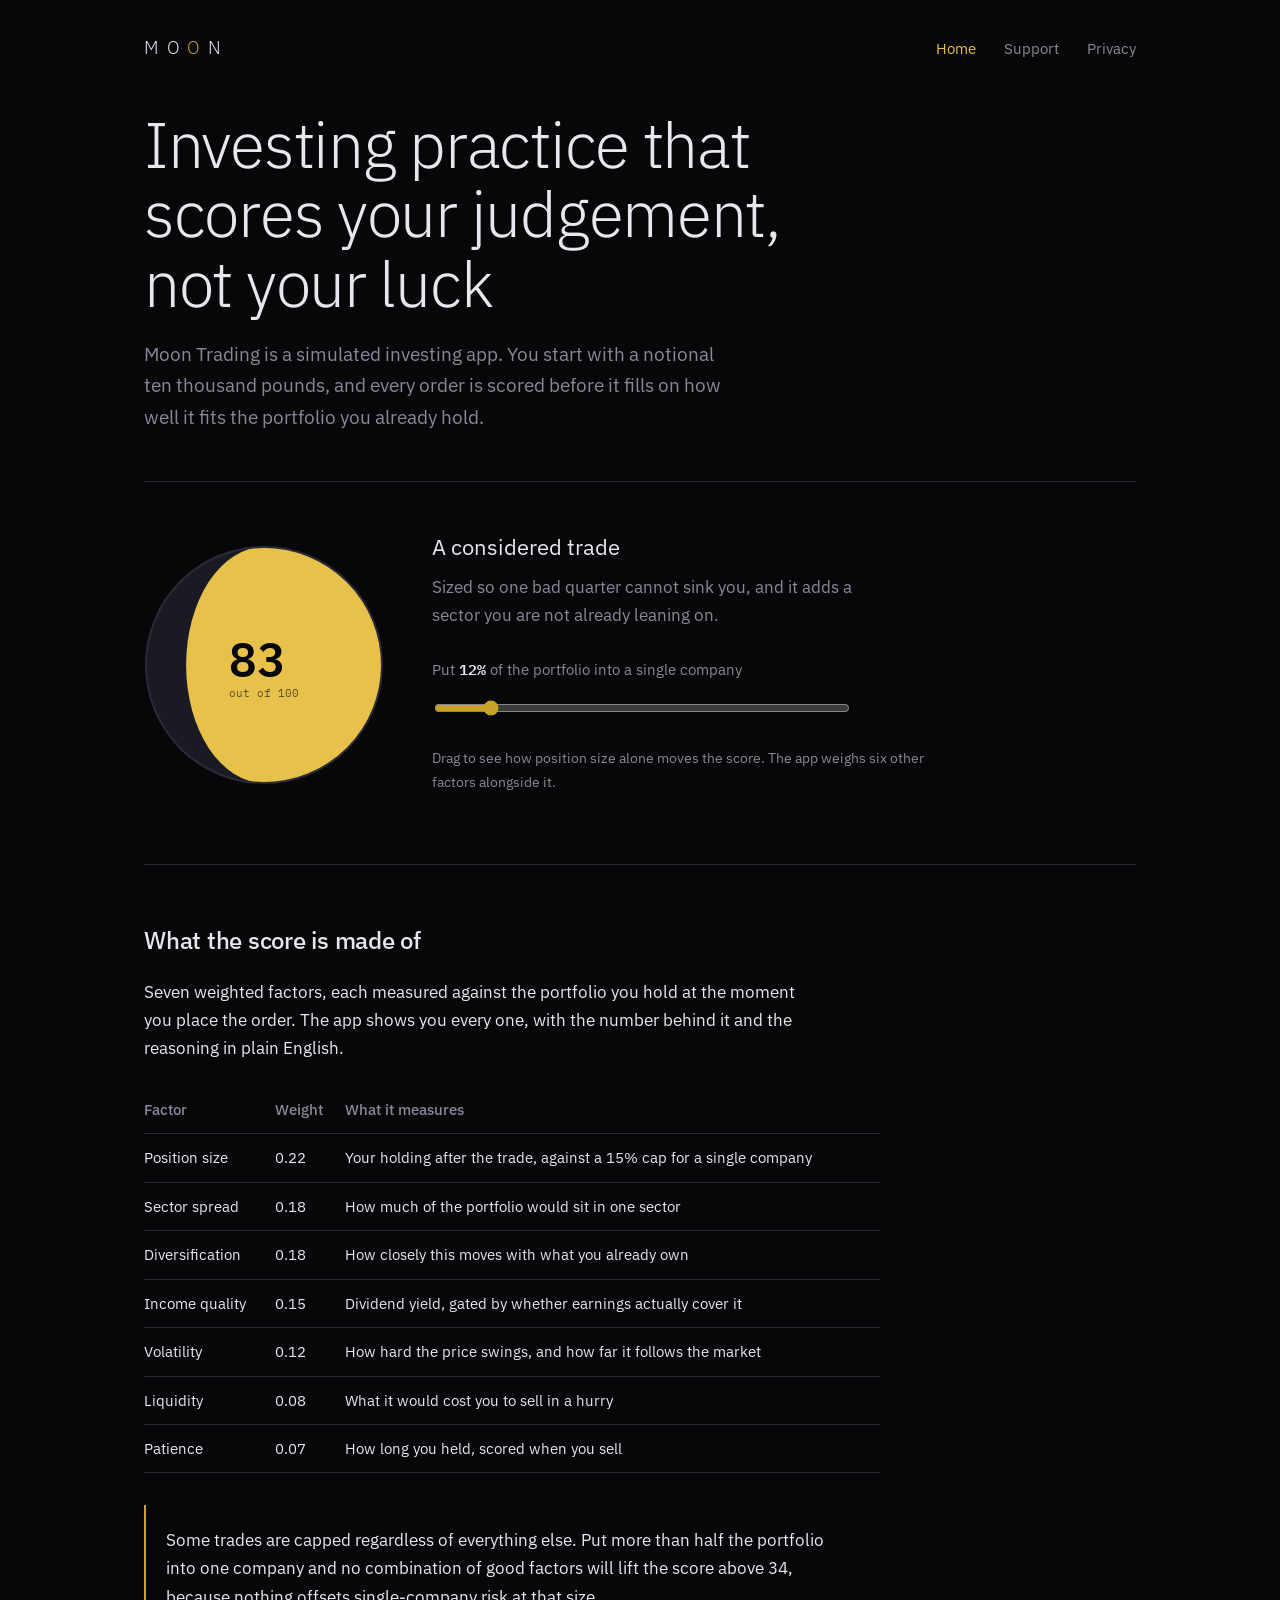
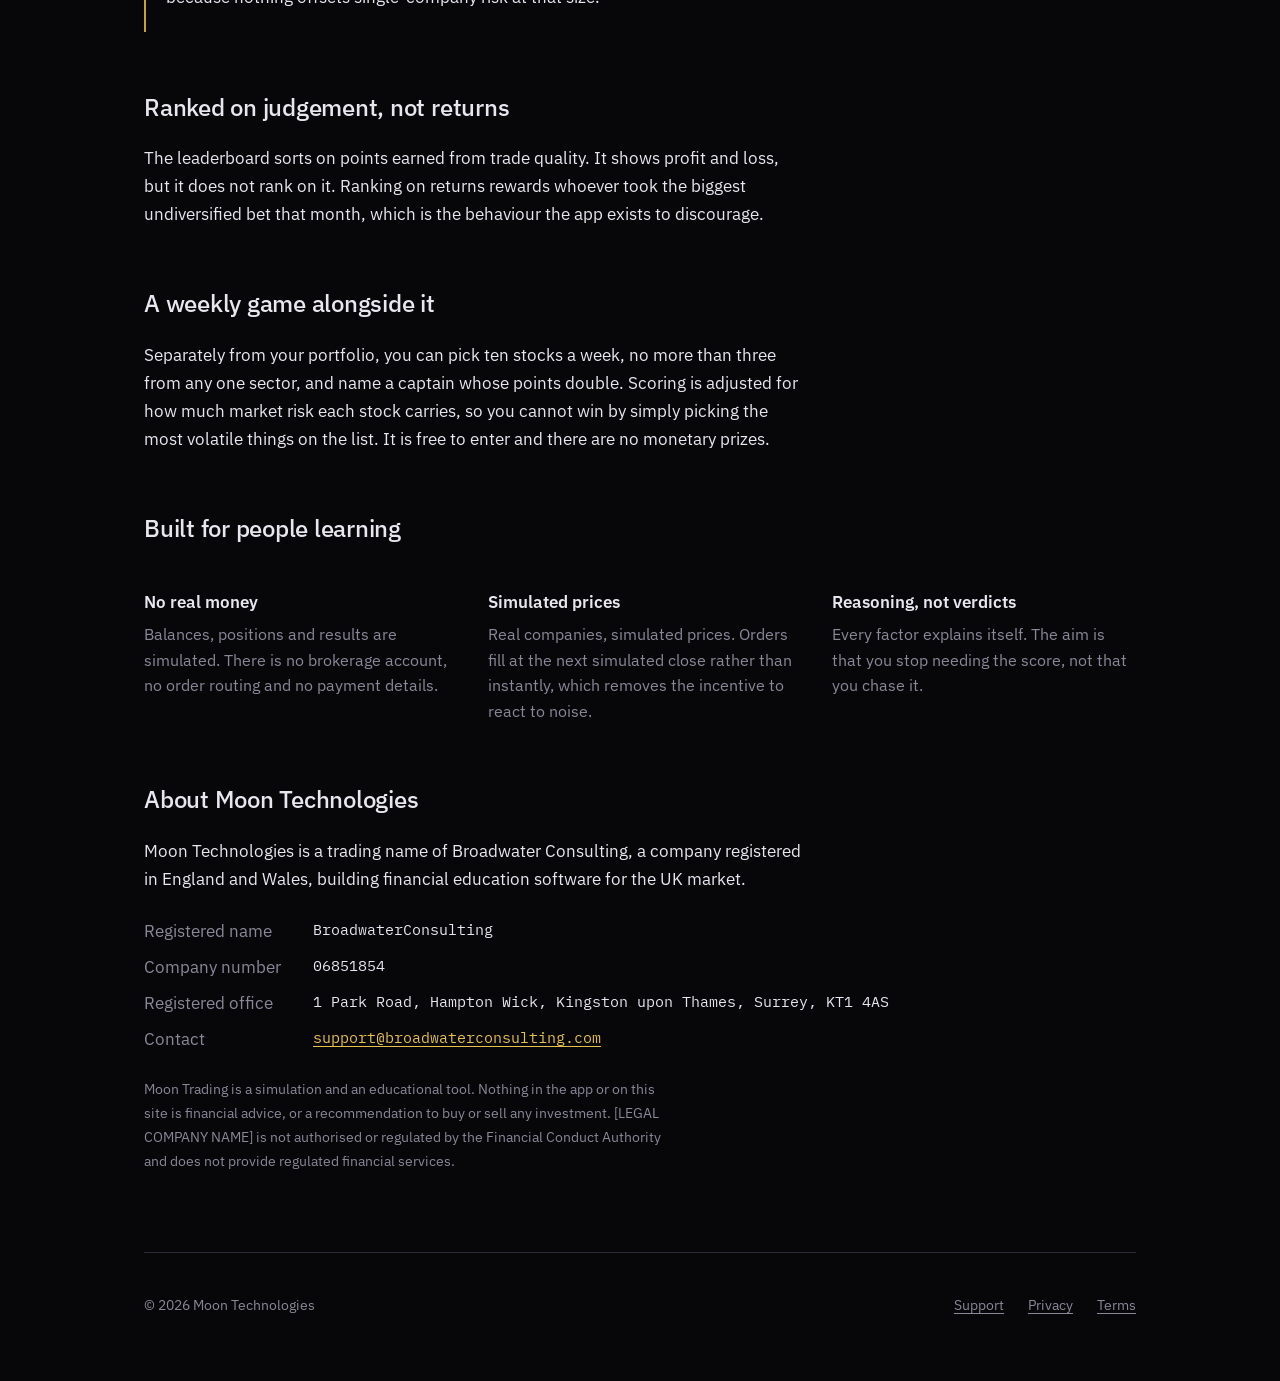
==== commit b80c7e66: "Update contact email for Broadwater Consulting" ====
--- a/index.html
+++ b/index.html
@@ -98,7 +98,7 @@
     <dt>Registered name</dt><dd>BroadwaterConsulting</dd>
     <dt>Company number</dt><dd>06851854</dd>
     <dt>Registered office</dt><dd>1 Park Road, Hampton Wick, Kingston upon Thames, Surrey, KT1 4AS</dd>
-    <dt>Contact</dt><dd><a href="mailto:hello@moontrading.co.uk">hello@moontrading.co.uk</a></dd>
+    <dt>Contact</dt><dd><a href="mailto:support@broadwaterconsulting.com">support@broadwaterconsulting.com</a></dd>
   </dl>
 
   <p class="small muted">Moon Trading is a simulation and an educational tool. Nothing in the app or on this site is financial advice, or a recommendation to buy or sell any investment. [LEGAL COMPANY NAME] is not authorised or regulated by the Financial Conduct Authority and does not provide regulated financial services.</p>
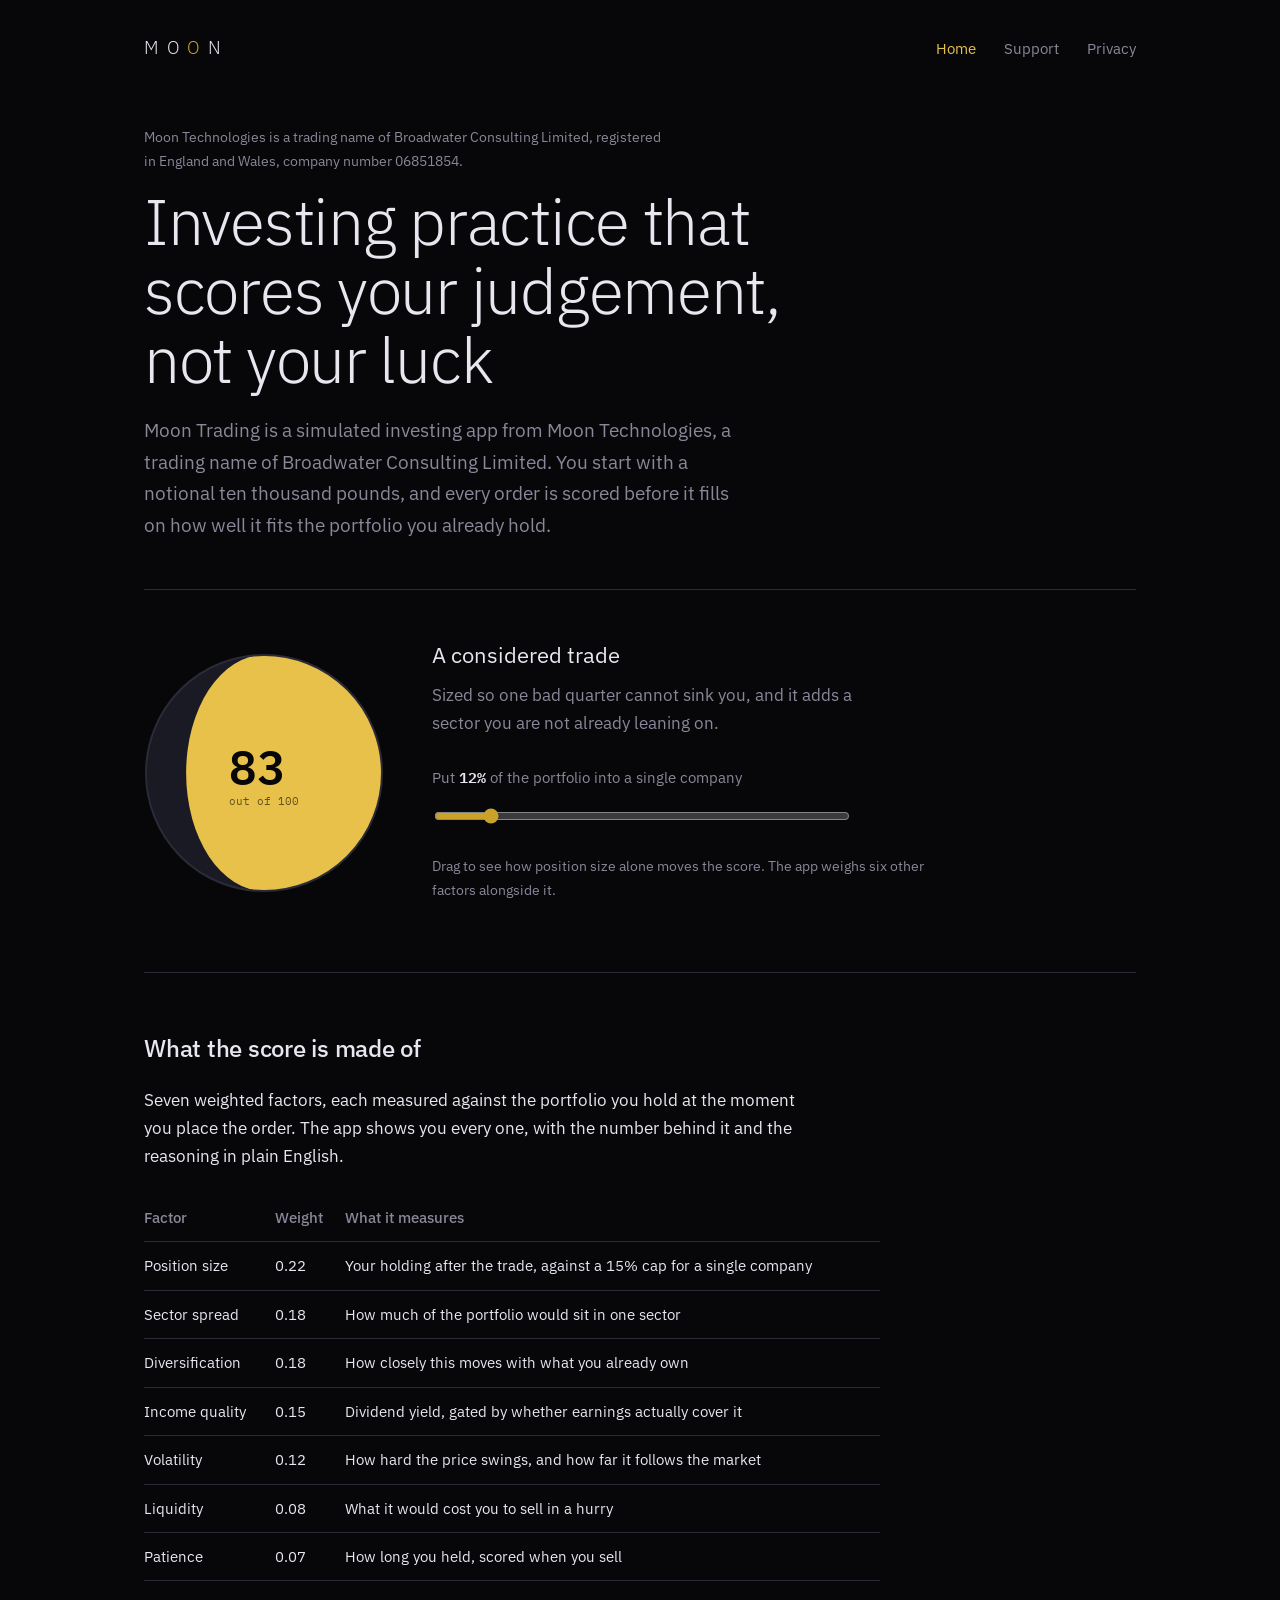
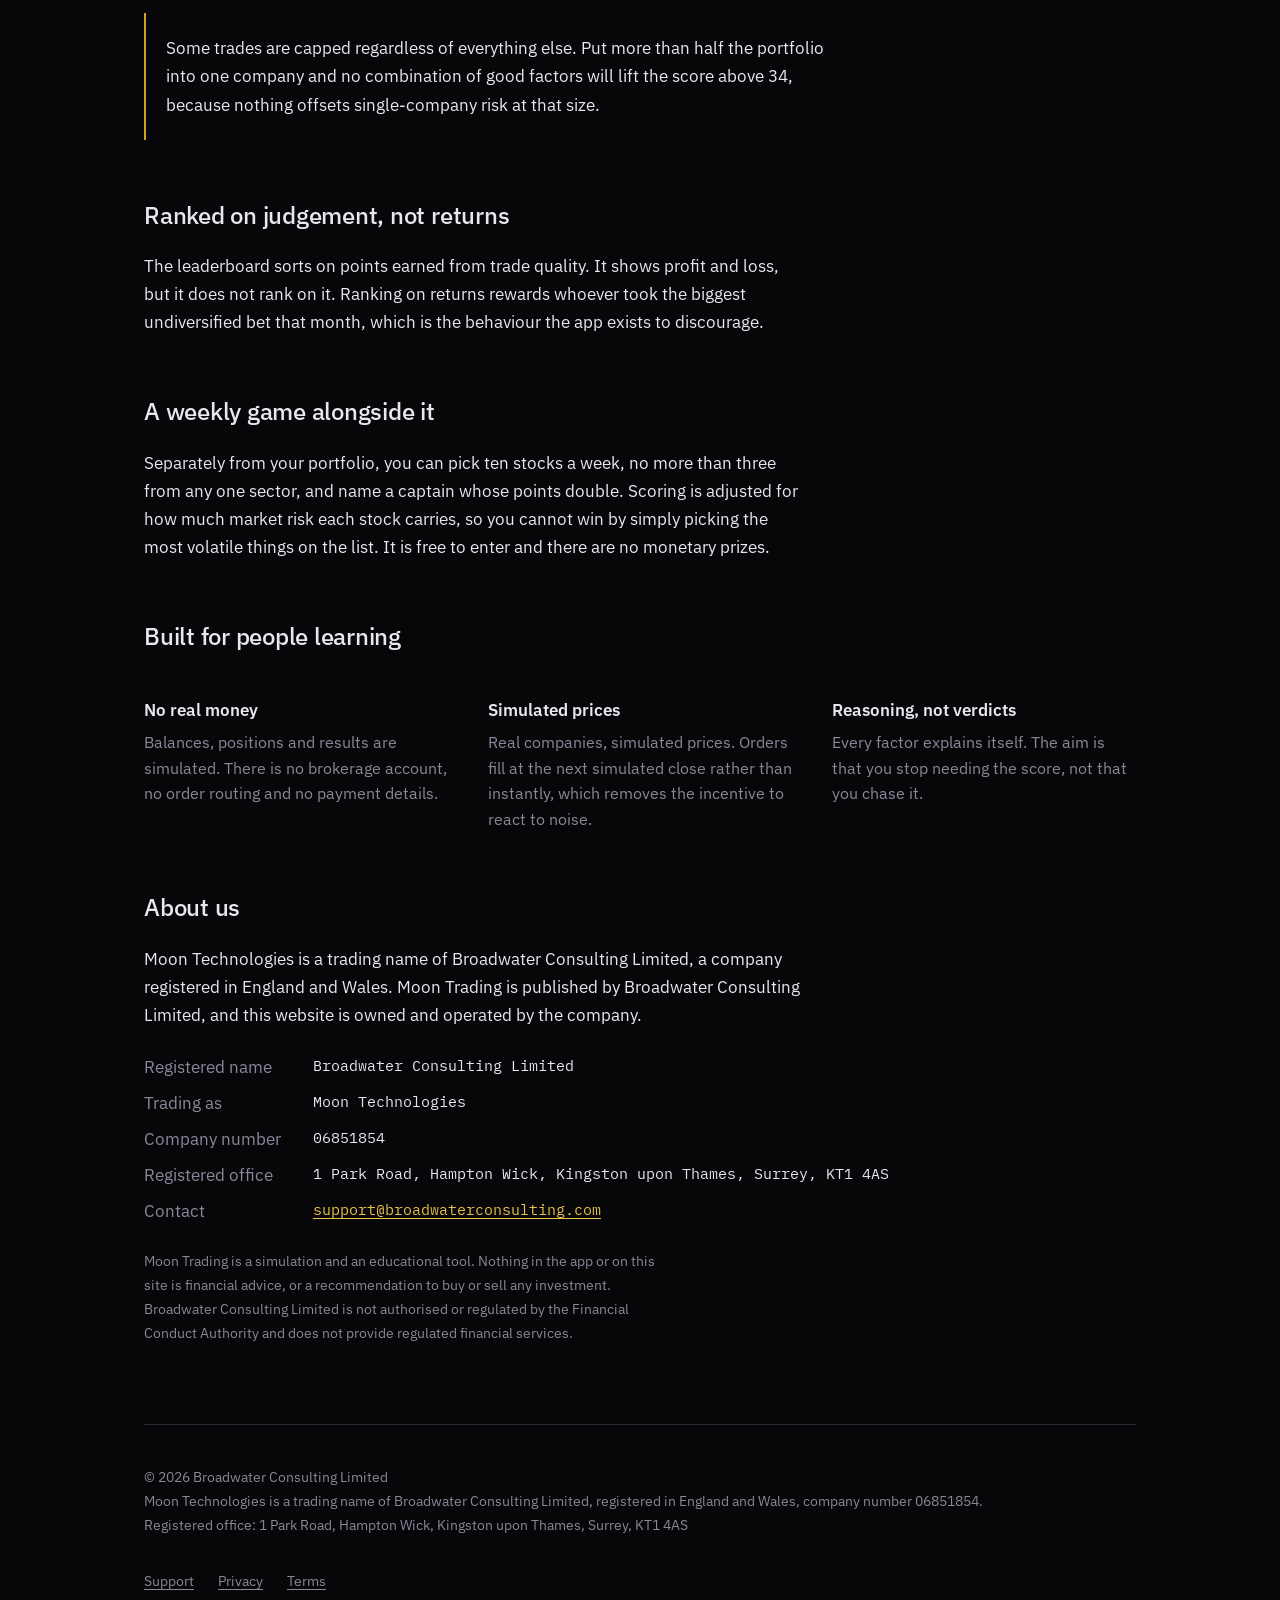
==== commit 8eb83c0f: "Update company information in index.html" ====
--- a/index.html
+++ b/index.html
@@ -4,7 +4,7 @@
 <meta charset="utf-8">
 <meta name="viewport" content="width=device-width, initial-scale=1">
 <title>Moon Technologies</title>
-<meta name="description" content="Moon Technologies builds Moon Trading, a simulated investing app that scores every trade on how well it fits your portfolio. Simulated funds only.">
+<meta name="description" content="Moon Technologies is a trading name of Broadwater Consulting Limited. We build Moon Trading, a simulated investing app that scores every trade on how well it fits your portfolio. Simulated funds only.">
 <link rel="preconnect" href="https://fonts.googleapis.com">
 <link rel="preconnect" href="https://fonts.gstatic.com" crossorigin>
 <link href="https://fonts.googleapis.com/css2?family=IBM+Plex+Mono:wght@400;600&family=IBM+Plex+Sans:wght@300;400;500;600&display=swap" rel="stylesheet">
@@ -23,8 +23,10 @@
 </header>
 
 <main>
+  <p class="small muted">Moon Technologies is a trading name of Broadwater Consulting Limited, registered in England and Wales, company number 06851854.</p>
+
   <h1>Investing practice that scores your judgement, not your luck</h1>
-  <p class="lead">Moon Trading is a simulated investing app. You start with a notional ten thousand pounds, and every order is scored before it fills on how well it fits the portfolio you already hold.</p>
+  <p class="lead">Moon Trading is a simulated investing app from Moon Technologies, a trading name of Broadwater Consulting Limited. You start with a notional ten thousand pounds, and every order is scored before it fills on how well it fits the portfolio you already hold.</p>
 
   <section class="demo" aria-labelledby="demo-heading">
     <div class="disc-wrap">
@@ -92,20 +94,25 @@
     </div>
   </div>
 
-  <h2>About Moon Technologies</h2>
-  <p>Moon Technologies is a trading name of Broadwater Consulting, a company registered in England and Wales, building financial education software for the UK market.</p>
+  <h2>About us</h2>
+  <p>Moon Technologies is a trading name of Broadwater Consulting Limited, a company registered in England and Wales. Moon Trading is published by Broadwater Consulting Limited, and this website is owned and operated by the company.</p>
   <dl class="meta">
-    <dt>Registered name</dt><dd>BroadwaterConsulting</dd>
+    <dt>Registered name</dt><dd>Broadwater Consulting Limited</dd>
+    <dt>Trading as</dt><dd>Moon Technologies</dd>
     <dt>Company number</dt><dd>06851854</dd>
     <dt>Registered office</dt><dd>1 Park Road, Hampton Wick, Kingston upon Thames, Surrey, KT1 4AS</dd>
     <dt>Contact</dt><dd><a href="mailto:support@broadwaterconsulting.com">support@broadwaterconsulting.com</a></dd>
   </dl>
 
-  <p class="small muted">Moon Trading is a simulation and an educational tool. Nothing in the app or on this site is financial advice, or a recommendation to buy or sell any investment. [LEGAL COMPANY NAME] is not authorised or regulated by the Financial Conduct Authority and does not provide regulated financial services.</p>
+  <p class="small muted">Moon Trading is a simulation and an educational tool. Nothing in the app or on this site is financial advice, or a recommendation to buy or sell any investment. Broadwater Consulting Limited is not authorised or regulated by the Financial Conduct Authority and does not provide regulated financial services.</p>
 </main>
 
 <footer class="site">
-  <div>&copy; 2026 Moon Technologies</div>
+  <div>
+    &copy; 2026 Broadwater Consulting Limited<br>
+    Moon Technologies is a trading name of Broadwater Consulting Limited, registered in England and Wales, company number 06851854.<br>
+    Registered office: 1 Park Road, Hampton Wick, Kingston upon Thames, Surrey, KT1 4AS
+  </div>
   <nav>
     <a href="support.html">Support</a>
     <a href="privacy.html">Privacy</a>
